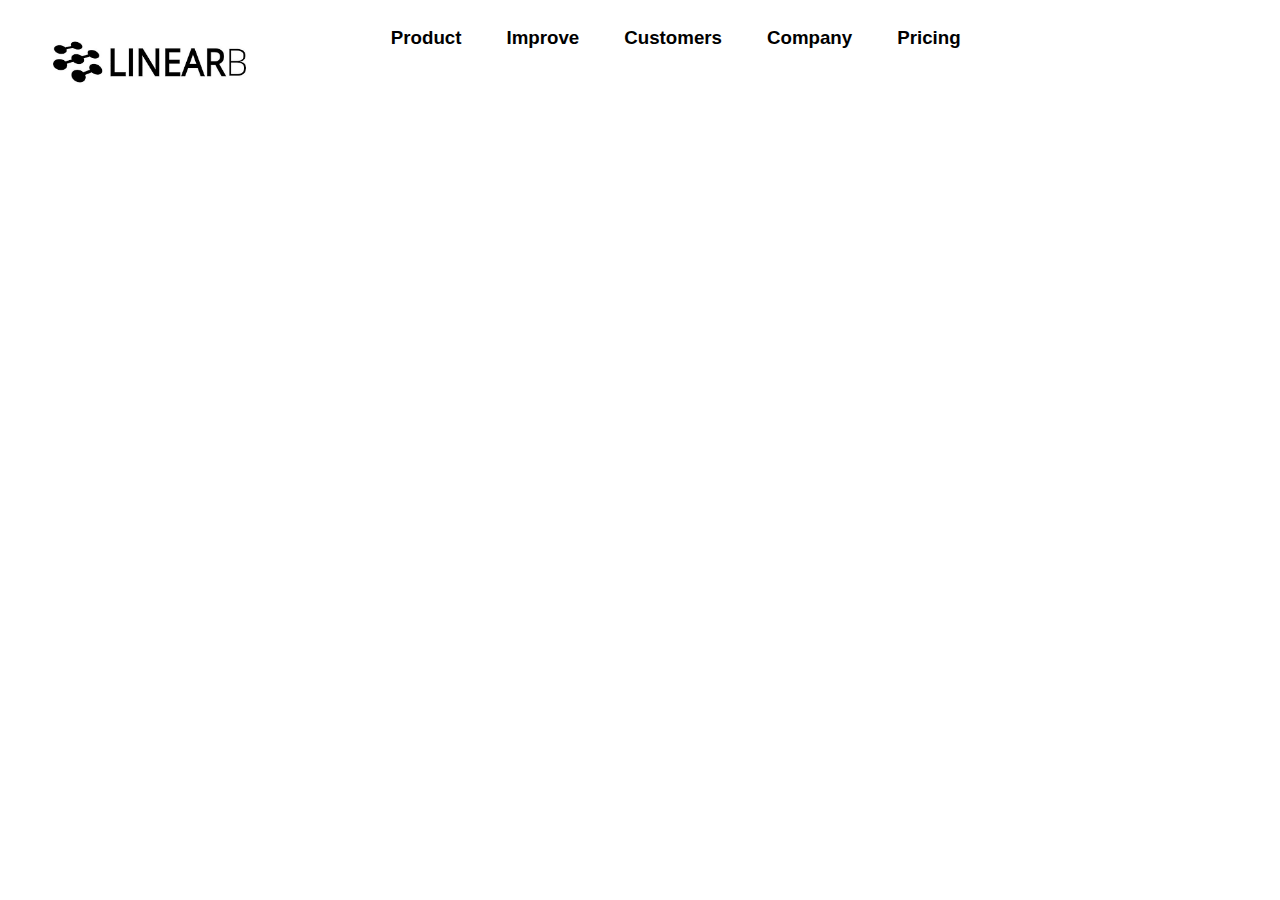
==== index.html @ 870eff4b "full one" ====
<!DOCTYPE html>
<html lang="en">
<head>
    <meta charset="UTF-8">
    <meta http-equiv="X-UA-Compatible" content="IE=edge">
    <meta name="viewport" content="width=device-width, initial-scale=1.0">
    <title>Document</title>
    <link rel="stylesheet" href="style.css">
    <style>
    
        

    </style>
</head>
<body>
    <div>
        <nav id="nav">
         <img src="download (1).png" alt="" style="margin-left: 5vh;height: 12vh;"> 
         <section style="margin-left:100px;display: flex;justify-content: space-between;font-weight: 100;" id="section">
           <h3 style="margin-left: 5vh;" onmouseover="h31()" onclick="h11()" id="h31">Product</h3>        
           <h3 style="margin-left: 5vh;" onmouseover="h32()" onclick="h12()"  id="h32">Improve</h3>         
           <h3 style="margin-left: 5vh;" onmouseover="h33()" onclick="h13()"  id="h33">Customers</h3>       
           <h3 style="margin-left: 5vh;" onmouseover="h34()" onclick="h14()"  id="h34">Company</h3>   
           <h3 style="margin-left: 5vh;">Pricing</h3> 
        </section>  
        <section style="display: flex;margin-left: 60vh;">
<button style="background-color:transparent ;border: none;font-weight: bolder;" id="signin">Sign in</button>
<button id="getstarted">GET STARTED</button>
        </section>
        </nav>
        <div id="dropdown1">

        </div> 
        <div id="dropdown2">

        </div>
        <div id="dropdown3">

        </div>
        <div id="dropdown4">

        </div>
    </div>
</body>
</html>
<script src="index.js">
</script>
---- style.css ----
#nav{
    display: flex;
    width:225vh ;
    height:10vh ;
    border: none;
    font-family: 'Franklin Gothic Medium', 'Arial Narrow', Arial, sans-serif;
}
#getstarted{
    background-color: transparent;
    height:7vh ;
    width:21vh ;
    border:2px solid rgb(2, 2, 155) ;
    margin-top: 7px;
    font-weight: bolder;
    color: rgb(8, 8, 146);
    border-radius: 5px;
    font-family: 'Segoe UI', Tahoma, Geneva, Verdana, sans-serif;
    margin-left: 10px;
}
#getstarted:hover{
    box-shadow: 1px 1px 1px rgba(0, 0, 0, 0.685);
}
#signin:hover{
    color: rgb(9, 9, 194);
    transition: 0.2s;
}
#dropdown1{
width:230px ;
height:200px ;
background-color: white;
border-radius:10px ;
border: 1px solid black;
position: absolute;
margin-left: 200px;
margin-bottom: 2px;
display: none;
}
#dropdown2{
    position: absolute;  
    width:230px ;
    height:200px ;
    background-color: white;
    border-radius:10px ;
    border: 1px solid black;
    margin-left: 300px;
    margin-bottom: 2px;
    display: none;
}
#dropdown3{
    position: absolute;
    width:230px ;
    height:200px ;
    background-color: white;
    border-radius:10px ;
    border: 1px solid black;
    position: absolute;
    margin-left: 400px;
    margin-bottom: 2px;
    display: none;
}
#dropdown4{
    position: absolute;
    width:230px ;
    height:200px ;
    background-color: white;
    border-radius:10px ;
    border: 1px solid black;
    position: absolute;
    margin-left: 550px;
    margin-bottom: 2px;
    display: none;
}
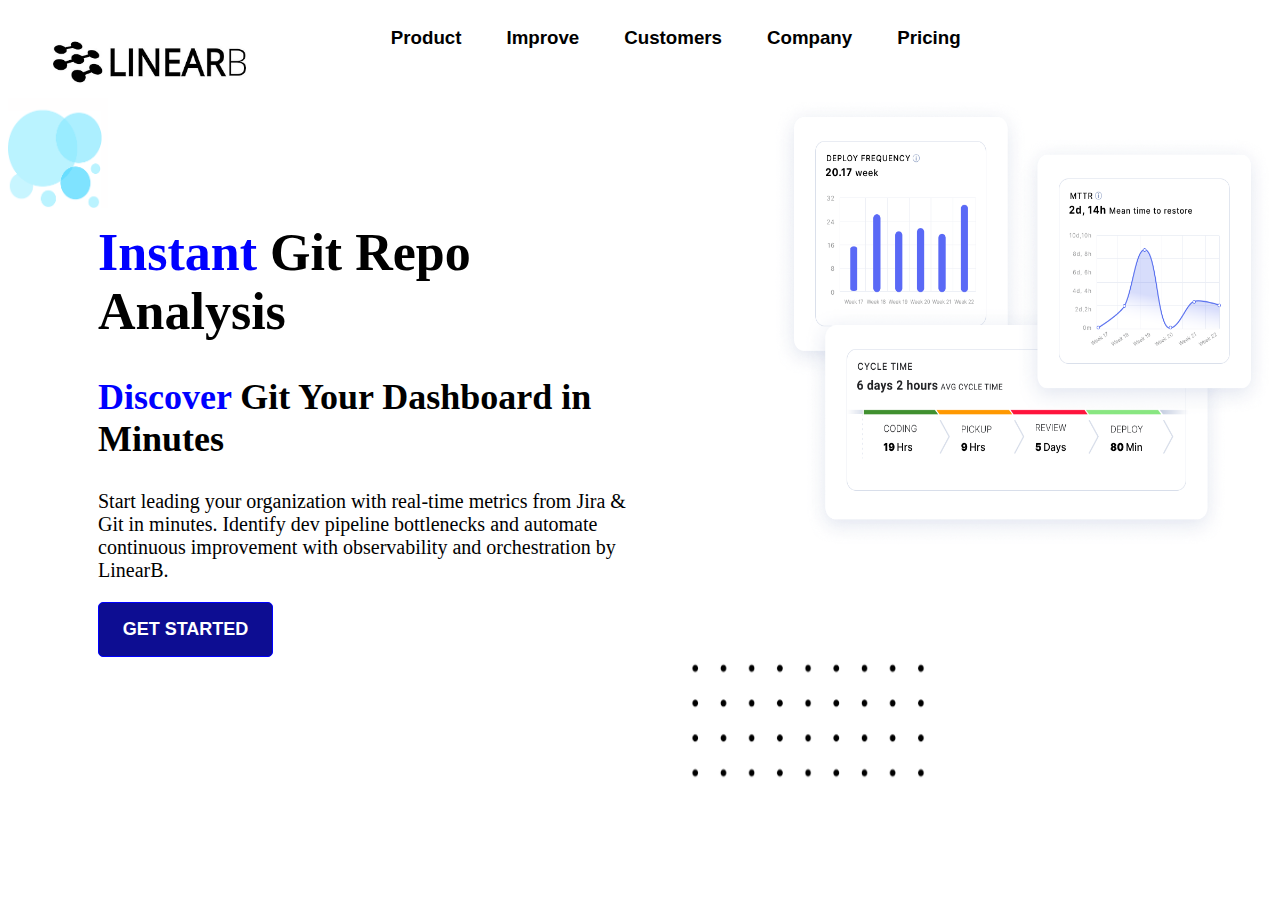
==== commit 2667e0b7: "small change" ====
--- a/index.html
+++ b/index.html
@@ -17,13 +17,13 @@
         <nav id="nav">
          <img src="download (1).png" alt="" style="margin-left: 5vh;height: 12vh;"> 
          <section style="margin-left:100px;display: flex;justify-content: space-between;font-weight: 100;" id="section">
-           <h3 style="margin-left: 5vh;" onmouseover="h31()" onclick="h11()" id="h31">Product</h3>        
-           <h3 style="margin-left: 5vh;" onmouseover="h32()" onclick="h12()"  id="h32">Improve</h3>         
-           <h3 style="margin-left: 5vh;" onmouseover="h33()" onclick="h13()"  id="h33">Customers</h3>       
-           <h3 style="margin-left: 5vh;" onmouseover="h34()" onclick="h14()"  id="h34">Company</h3>   
+           <h3 style="margin-left: 5vh;" onmouseover="h31()" onclick="h11()" onmouseleave="h01()" id="h31">Product</h3>        
+           <h3 style="margin-left: 5vh;" onmouseover="h32()" onclick="h12()" onmouseleave="h02()" id="h32">Improve</h3>         
+           <h3 style="margin-left: 5vh;" onmouseover="h33()" onclick="h13()" onmouseleave="h03()" id="h33">Customers</h3>       
+           <h3 style="margin-left: 5vh;" onmouseover="h34()" onclick="h14()" onmouseleave="h04()" id="h34">Company</h3>   
            <h3 style="margin-left: 5vh;">Pricing</h3> 
         </section>  
-        <section style="display: flex;margin-left: 60vh;">
+        <section style="display: flex;margin-left: 50vh;">
 <button style="background-color:transparent ;border: none;font-weight: bolder;" id="signin">Sign in</button>
 <button id="getstarted">GET STARTED</button>
         </section>
@@ -41,6 +41,21 @@
 
         </div>
     </div>
+    <img src="images.png" alt="" style="position: absolute;width: 100px;height: 110px;z-index: 1;">
+    <div style="display: flex;">
+      
+        <div style="margin-left: 10vh;margin-top: 10vh;">          
+<h1 style="font-size: 52px;z-index: 0;"><span style="color: blue;">Instant</span> Git Repo Analysis</h1>
+<h2 style="font-size: 36px;"><span style="color: blue;">Discover</span> Git Your Dashboard in Minutes</h2>
+<p style="font-size: 20px;">Start leading your organization with real-time metrics from Jira &<br> Git in minutes. Identify dev pipeline bottlenecks and automate<br> continuous improvement with observability and orchestration by<br> LinearB.</p>
+<button id="btnn">GET STARTED</button>
+</div>
+<div>
+    <img src="Group-1339.webp" alt="" style="width: 500px;height: 450px;margin-left: 15vh;">
+</div>
+    </div>
+    <img src="max5.png" alt="" style="width: 250px;height: 130px;margin-left: 75vh;">
+    <button id="mess" onclick="care()">💬</button>
 </body>
 </html>
 <script src="index.js">
--- a/style.css
+++ b/style.css
@@ -16,6 +16,7 @@
     border-radius: 5px;
     font-family: 'Segoe UI', Tahoma, Geneva, Verdana, sans-serif;
     margin-left: 10px;
+    font-size: 15px;
 }
 #getstarted:hover{
     box-shadow: 1px 1px 1px rgba(0, 0, 0, 0.685);
@@ -29,11 +30,11 @@
 height:200px ;
 background-color: white;
 border-radius:10px ;
-border: 1px solid black;
 position: absolute;
 margin-left: 200px;
 margin-bottom: 2px;
 display: none;
+box-shadow: rgba(0, 0, 0, 0.45) 0px 25px 20px -20px;
 }
 #dropdown2{
     position: absolute;  
@@ -41,10 +42,10 @@
     height:200px ;
     background-color: white;
     border-radius:10px ;
-    border: 1px solid black;
     margin-left: 300px;
     margin-bottom: 2px;
     display: none;
+    box-shadow: rgba(0, 0, 0, 0.45) 0px 25px 20px -20px;
 }
 #dropdown3{
     position: absolute;
@@ -52,11 +53,11 @@
     height:200px ;
     background-color: white;
     border-radius:10px ;
-    border: 1px solid black;
     position: absolute;
     margin-left: 400px;
     margin-bottom: 2px;
     display: none;
+    box-shadow: rgba(0, 0, 0, 0.45) 0px 25px 20px -20px;
 }
 #dropdown4{
     position: absolute;
@@ -64,9 +65,32 @@
     height:200px ;
     background-color: white;
     border-radius:10px ;
-    border: 1px solid black;
     position: absolute;
     margin-left: 550px;
     margin-bottom: 2px;
     display: none;
-}+    box-shadow: rgba(0, 0, 0, 0.45) 0px 25px 20px -20px;
+
+}
+#btnn{
+    width: 175px;
+    height: 55px;
+    font-size: 18px;
+    color: white;
+    font-weight: bold;
+    background-color: rgb(13, 13, 146);
+    border: 1px solid blue;
+    border-radius: 5px;
+}
+#mess{
+    margin-left: 430px;
+    width:90px ;
+    height:55px ;
+    font-size: 40px;
+    font-weight:bolder ;
+    background-color:transparent ;
+    border:none ;
+    position:fixed ;
+    margin-top: 5vh;
+    box-shadow: rgba(50, 50, 93, 0.25) 0px 40px 60px -12px inset, rgba(0, 0, 0, 0.3) 0px 18px 36px -18px inset;
+}
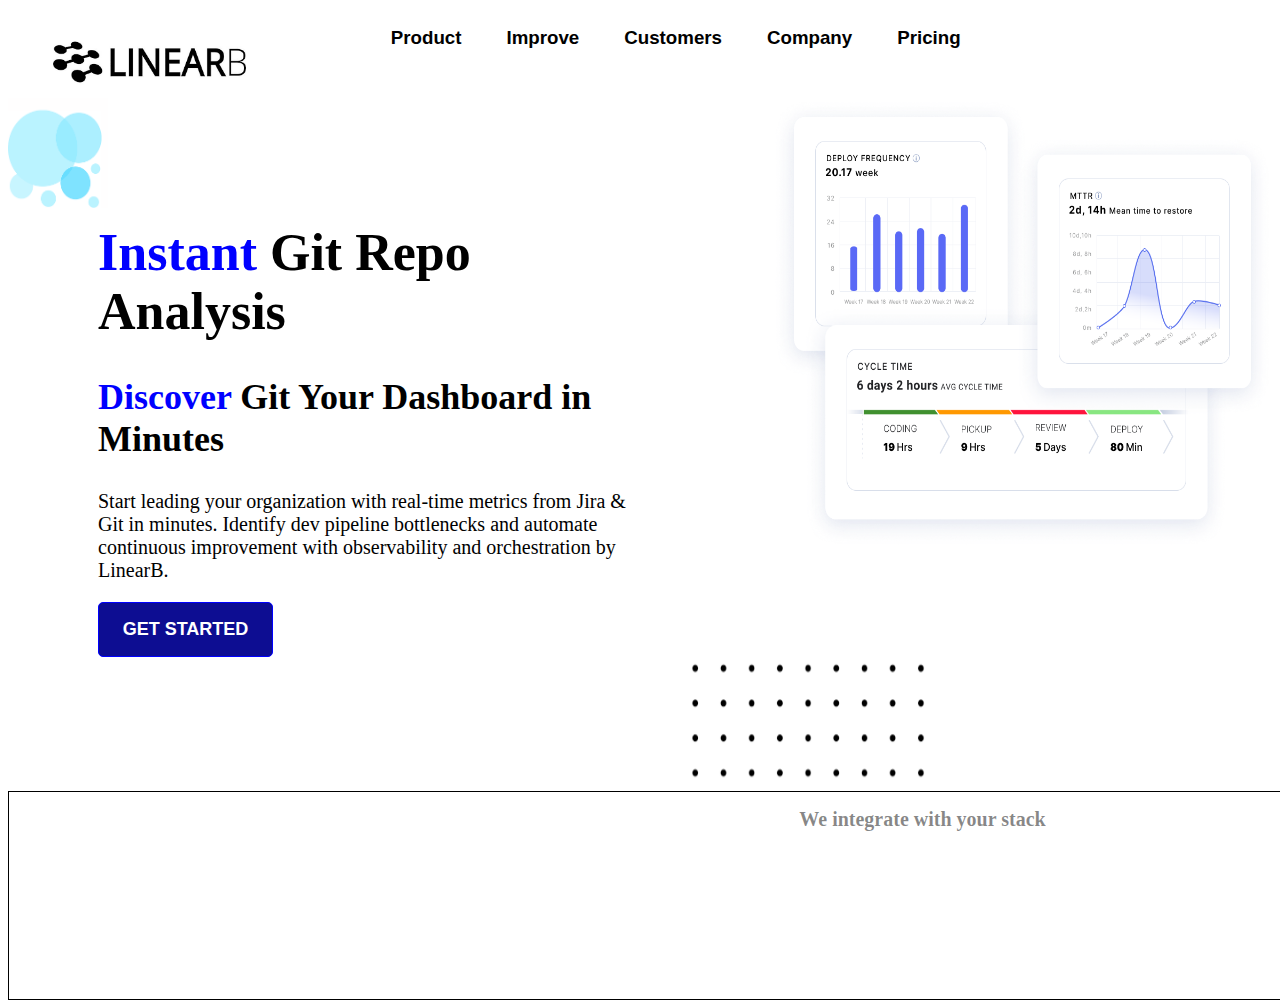
==== commit f40c8c89: "another change😑" ====
--- a/index.html
+++ b/index.html
@@ -6,11 +6,6 @@
     <meta name="viewport" content="width=device-width, initial-scale=1.0">
     <title>Document</title>
     <link rel="stylesheet" href="style.css">
-    <style>
-    
-        
-
-    </style>
 </head>
 <body>
     <div>
@@ -25,20 +20,32 @@
         </section>  
         <section style="display: flex;margin-left: 50vh;">
 <button style="background-color:transparent ;border: none;font-weight: bolder;" id="signin">Sign in</button>
-<button id="getstarted">GET STARTED</button>
+<button id="getstarted">SIGN UP</button>
         </section>
         </nav>
         <div id="dropdown1">
-
+<h3 style="text-align: center;color: rgb(10, 10, 102);">DORA Metrics</h3>
+<h3 style="text-align: center;color: rgb(10, 10, 102);">Engineering Metrics</h3>
+<h3 style="text-align: center;color: rgb(10, 10, 102);">Workflow Optimization</h3>
+<h3 style="text-align: center;color: rgb(10, 10, 102);">Project Delivery Tracker</h3>
         </div> 
         <div id="dropdown2">
-
+            <h3 style="text-align: center;color: rgb(10, 10, 102);">Code Quality</h3>
+            <h3 style="text-align: center;color: rgb(10, 10, 102);">Planning Accuracy</h3>
+            <h3 style="text-align: center;color: rgb(10, 10, 102);">Engineering Efficiency</h3>
+            <h3 style="text-align: center;color: rgb(10, 10, 102);">Metrics Benchmarks</h3>
         </div>
         <div id="dropdown3">
-
+            <h3 style="text-align: center;color: rgb(10, 10, 102);">Case Studies</h3>
+            <h3 style="text-align: center;color: rgb(10, 10, 102);">Anti-FAQS</h3>
+            <h3 style="text-align: center;color: rgb(10, 10, 102);">Help Docs</h3>
         </div>
         <div id="dropdown4">
-
+            <h3 style="text-align: center;color: rgb(10, 10, 102);">Careers</h3>
+            <h3 style="text-align: center;color: rgb(10, 10, 102);">About Us</h3>
+            <h3 style="text-align: center;color: rgb(10, 10, 102);">Blog</h3>
+            <h3 style="text-align: center;color: rgb(10, 10, 102);">Podcast</h3>
+            <h3 style="text-align: center;color: rgb(10, 10, 102);">Discord</h3>
         </div>
     </div>
     <img src="images.png" alt="" style="position: absolute;width: 100px;height: 110px;z-index: 1;">
@@ -56,6 +63,9 @@
     </div>
     <img src="max5.png" alt="" style="width: 250px;height: 130px;margin-left: 75vh;">
     <button id="mess" onclick="care()">💬</button>
+    <div id="logo">
+<h2 style="text-align: center;font-size: 20px;color: rgba(0, 0, 0, 0.473);font-weight: bold;">We integrate with your stack</h2>
+    </div>
 </body>
 </html>
 <script src="index.js">
--- a/style.css
+++ b/style.css
@@ -1,9 +1,10 @@
 #nav{
     display: flex;
-    width:225vh ;
+    width:203vh ;
     height:10vh ;
     border: none;
     font-family: 'Franklin Gothic Medium', 'Arial Narrow', Arial, sans-serif;
+    flex-wrap: wrap;
 }
 #getstarted{
     background-color: transparent;
@@ -16,17 +17,20 @@
     border-radius: 5px;
     font-family: 'Segoe UI', Tahoma, Geneva, Verdana, sans-serif;
     margin-left: 10px;
-    font-size: 15px;
+    font-size: 17px;
+    flex-wrap: wrap;
 }
 #getstarted:hover{
     box-shadow: 1px 1px 1px rgba(0, 0, 0, 0.685);
+    flex-wrap: wrap;
 }
 #signin:hover{
     color: rgb(9, 9, 194);
     transition: 0.2s;
+    flex-wrap: wrap;
 }
 #dropdown1{
-width:230px ;
+width:240px ;
 height:200px ;
 background-color: white;
 border-radius:10px ;
@@ -35,10 +39,11 @@
 margin-bottom: 2px;
 display: none;
 box-shadow: rgba(0, 0, 0, 0.45) 0px 25px 20px -20px;
+flex-wrap: wrap;
 }
 #dropdown2{
     position: absolute;  
-    width:230px ;
+    width:240px ;
     height:200px ;
     background-color: white;
     border-radius:10px ;
@@ -46,11 +51,12 @@
     margin-bottom: 2px;
     display: none;
     box-shadow: rgba(0, 0, 0, 0.45) 0px 25px 20px -20px;
+    flex-wrap: wrap;
 }
 #dropdown3{
     position: absolute;
     width:230px ;
-    height:200px ;
+    height:160px ;
     background-color: white;
     border-radius:10px ;
     position: absolute;
@@ -58,11 +64,12 @@
     margin-bottom: 2px;
     display: none;
     box-shadow: rgba(0, 0, 0, 0.45) 0px 25px 20px -20px;
+    flex-wrap: wrap;
 }
 #dropdown4{
     position: absolute;
     width:230px ;
-    height:200px ;
+    height:220px ;
     background-color: white;
     border-radius:10px ;
     position: absolute;
@@ -70,6 +77,7 @@
     margin-bottom: 2px;
     display: none;
     box-shadow: rgba(0, 0, 0, 0.45) 0px 25px 20px -20px;
+    flex-wrap: wrap;
 
 }
 #btnn{
@@ -81,6 +89,7 @@
     background-color: rgb(13, 13, 146);
     border: 1px solid blue;
     border-radius: 5px;
+    flex-wrap: wrap;
 }
 #mess{
     margin-left: 430px;
@@ -93,4 +102,10 @@
     position:fixed ;
     margin-top: 5vh;
     box-shadow: rgba(50, 50, 93, 0.25) 0px 40px 60px -12px inset, rgba(0, 0, 0, 0.3) 0px 18px 36px -18px inset;
+    flex-wrap: wrap;
 }
+#logo{
+    width:203vh ;
+    height:23vh ;
+    border: 1px solid black;
+}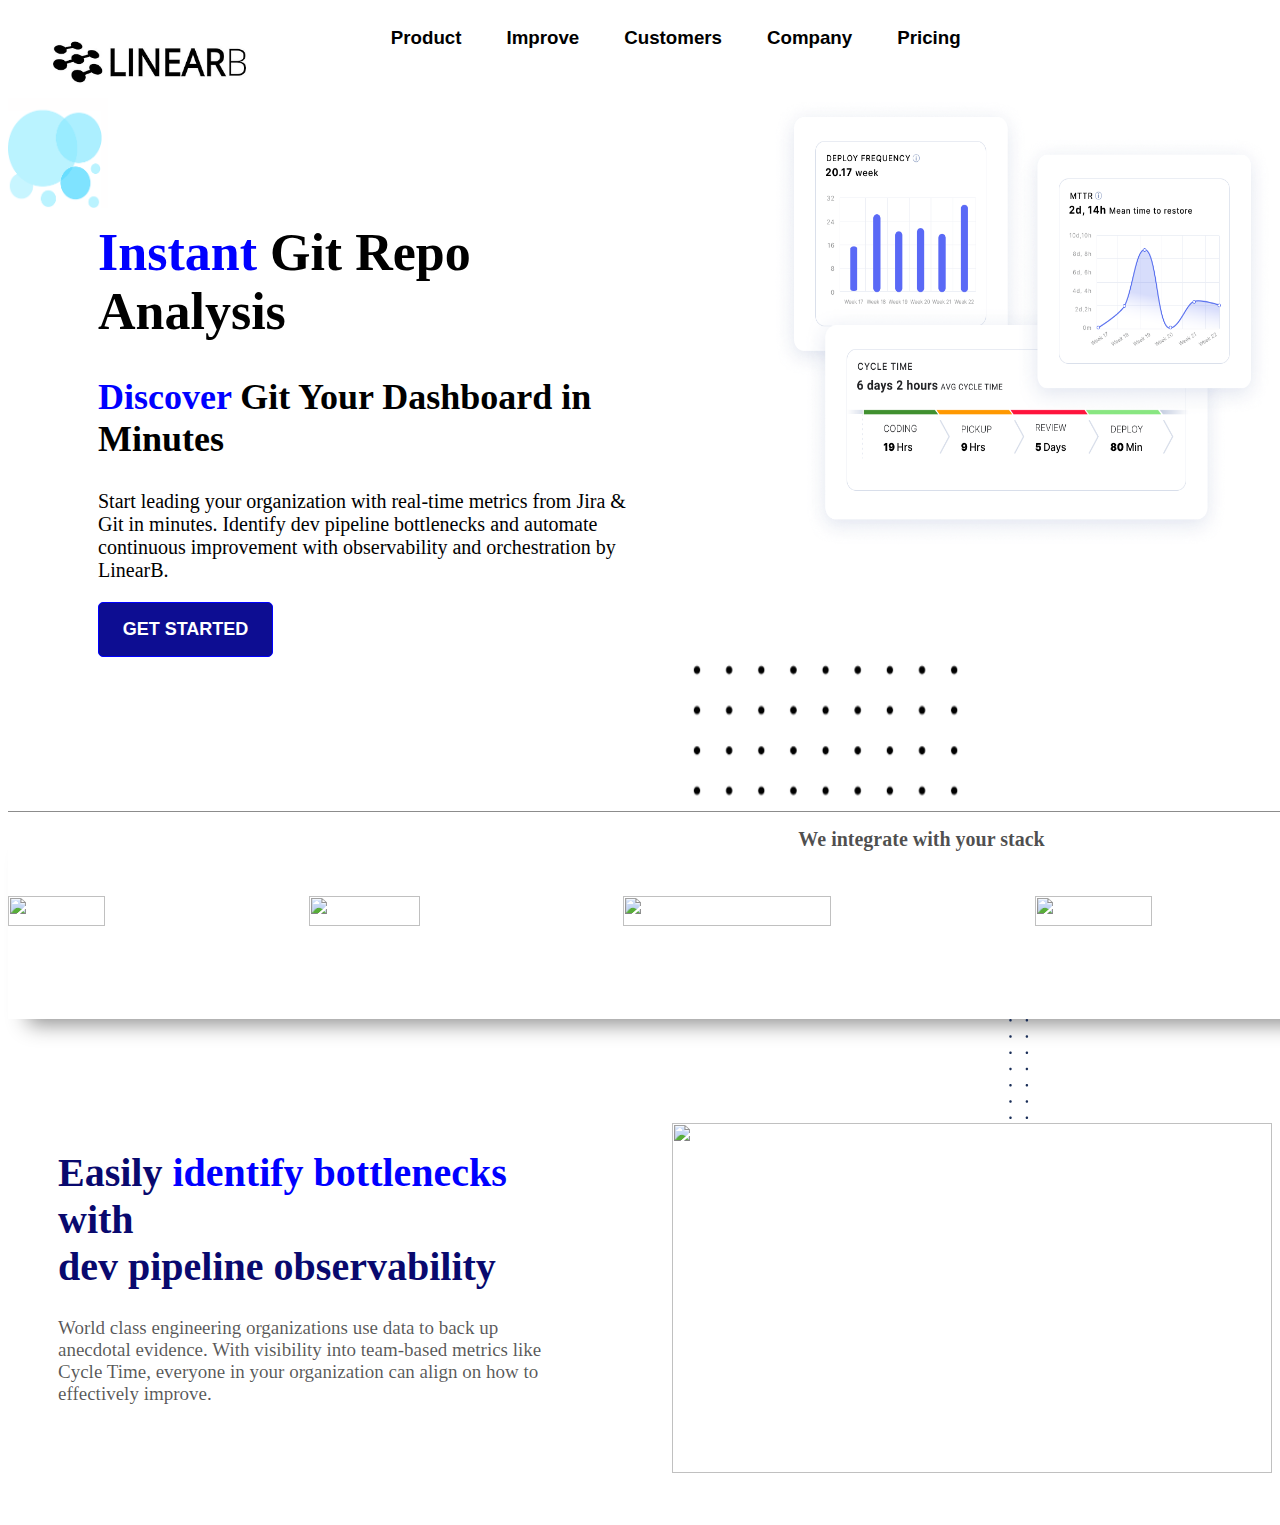
==== commit b29f73bd: "little change" ====
--- a/index.html
+++ b/index.html
@@ -12,7 +12,7 @@
         <nav id="nav">
          <img src="download (1).png" alt="" style="margin-left: 5vh;height: 12vh;"> 
          <section style="margin-left:100px;display: flex;justify-content: space-between;font-weight: 100;" id="section">
-           <h3 style="margin-left: 5vh;" onmouseover="h31()" onclick="h11()" onmouseleave="h01()" id="h31">Product</h3>        
+           <h3 style="margin-left: 5vh;" onmouseover="h31()" onclick="h11()" onmouseleave="h01()"  id="h31">Product</h3>        
            <h3 style="margin-left: 5vh;" onmouseover="h32()" onclick="h12()" onmouseleave="h02()" id="h32">Improve</h3>         
            <h3 style="margin-left: 5vh;" onmouseover="h33()" onclick="h13()" onmouseleave="h03()" id="h33">Customers</h3>       
            <h3 style="margin-left: 5vh;" onmouseover="h34()" onclick="h14()" onmouseleave="h04()" id="h34">Company</h3>   
@@ -55,16 +55,34 @@
 <h1 style="font-size: 52px;z-index: 0;"><span style="color: blue;">Instant</span> Git Repo Analysis</h1>
 <h2 style="font-size: 36px;"><span style="color: blue;">Discover</span> Git Your Dashboard in Minutes</h2>
 <p style="font-size: 20px;">Start leading your organization with real-time metrics from Jira &<br> Git in minutes. Identify dev pipeline bottlenecks and automate<br> continuous improvement with observability and orchestration by<br> LinearB.</p>
-<button id="btnn">GET STARTED</button>
+<a href=""><button id="btnn">GET STARTED</button></a>
 </div>
 <div>
     <img src="Group-1339.webp" alt="" style="width: 500px;height: 450px;margin-left: 15vh;">
 </div>
     </div>
-    <img src="max5.png" alt="" style="width: 250px;height: 130px;margin-left: 75vh;">
+    <img src="max5.png" alt="" style="width: 285px;height: 150px;margin-left: 75vh;">
     <button id="mess" onclick="care()">💬</button>
     <div id="logo">
-<h2 style="text-align: center;font-size: 20px;color: rgba(0, 0, 0, 0.473);font-weight: bold;">We integrate with your stack</h2>
+<h2 style="text-align: center;font-size: 20px;color: rgba(0, 0, 0, 0.699);font-weight: bolder;">We integrate with your stack</h2>
+<div style="display: flex;justify-content: space-between;margin-top: 5vh;">
+<img src="gitlab-logo-gray-rgb-p46eyvq8b0o9knayupvc8plzypiev547lftt7rhips.png" alt="" style="width: 97px;height:30px;">
+<img src="GitHub_Logo-p46eyuse46mz91cc07gpo7ujdbn1ng0h9b6bqhiww0.png" alt="" style="width: 111px;height:30px;">
+<img src="Bitbucket@2x-blue-p46eyuse46mz91cc07gpo7ujdbn1ng0h9b6bqhiww0.png" alt="" style="width: 208px;height:30px;">
+<img src="Slack-p46eyvq8b0o9knayupvc8plzypiev547lftt7rhips.png" alt="" style="width: 117px;height: 30px;">
+<img src="1Jira-@2x-blue-copy-p46eyuse46mz91cc07gpo7ujdbn1ng0h9b6bqhiww0.png" alt="" style="width: 86px;height:30px">
+<img src="00_Clubhouse_Wordmark_Purple-1-p46eytujxcloxfdp5p233q32rxrofqwqx6iu97kb28 (1).png" alt="" style="height: 30px;width:190px ;">
+</div>
+    </div>
+    <svg xmlns="http://www.w3.org/2000/svg" width="21" height="109" viewBox="0 0 21 109" fill="none" style="margin-left: 1000px;height:100px;"><path d="M19.6393 106.287C18.8902 106.287 18.2829 106.895 18.2829 107.644C18.2829 108.393 18.8902 109 19.6393 109C20.3884 109 20.9956 108.393 20.9956 107.644C20.9956 106.895 20.3884 106.287 19.6393 106.287Z" fill="#1A2E58"></path><path d="M1.76037 106.287C1.01128 106.287 0.404031 106.895 0.404031 107.644C0.404031 108.393 1.01128 109 1.76037 109C2.50945 109 3.1167 108.393 3.1167 107.644C3.1167 106.895 2.50945 106.287 1.76037 106.287Z" fill="#1A2E58"></path><path d="M19.6393 88.5317C18.8902 88.5317 18.2829 89.139 18.2829 89.8881C18.2829 90.6371 18.8902 91.2444 19.6393 91.2444C20.3884 91.2444 20.9956 90.6371 20.9956 89.8881C20.9956 89.139 20.3884 88.5317 19.6393 88.5317Z" fill="#1A2E58"></path><path d="M1.76037 88.5317C1.01128 88.5317 0.404031 89.139 0.404031 89.8881C0.404031 90.6371 1.01128 91.2444 1.76037 91.2444C2.50945 91.2444 3.1167 90.6371 3.1167 89.8881C3.1167 89.139 2.50945 88.5317 1.76037 88.5317Z" fill="#1A2E58"></path><path d="M18.2829 72.1941C18.2829 71.4543 18.8995 70.8377 19.6393 70.8377C20.3791 70.8377 20.9956 71.4543 20.9956 72.1941C20.9956 72.9339 20.3791 73.5504 19.6393 73.5504C18.8995 73.5504 18.2829 72.9339 18.2829 72.1941Z" fill="#1A2E58"></path><path d="M0.404031 72.1941C0.404031 71.4543 1.02055 70.8377 1.76037 70.8377C2.50018 70.8377 3.1167 71.4543 3.1167 72.1941C3.1167 72.9339 2.50018 73.5504 1.76037 73.5504C1.02055 73.5504 0.404031 72.9339 0.404031 72.1941Z" fill="#1A2E58"></path><path d="M18.2829 54.5001C18.2829 53.7603 18.8995 53.1438 19.6393 53.1438C20.3791 53.1438 20.9956 53.7603 20.9956 54.5001C20.9956 55.2399 20.3791 55.8564 19.6393 55.8564C18.8995 55.8564 18.2829 55.2399 18.2829 54.5001Z" fill="#1A2E58"></path><path d="M0.404031 54.5001C0.404031 53.7603 1.02055 53.1438 1.76037 53.1438C2.50018 53.1438 3.1167 53.7603 3.1167 54.5001C3.1167 55.2399 2.50018 55.8564 1.76037 55.8564C1.02055 55.8564 0.404031 55.2399 0.404031 54.5001Z" fill="#1A2E58"></path><path d="M19.6393 35.4498C18.8902 35.4498 18.2829 36.0571 18.2829 36.8061C18.2829 37.5552 18.8902 38.1625 19.6393 38.1625C20.3884 38.1625 20.9956 37.5552 20.9956 36.8061C20.9956 36.0571 20.3884 35.4498 19.6393 35.4498Z" fill="#1A2E58"></path><path d="M1.76037 35.4498C1.01128 35.4498 0.404031 36.0571 0.404031 36.8061C0.404031 37.5552 1.01128 38.1625 1.76037 38.1625C2.50945 38.1625 3.1167 37.5552 3.1167 36.8061C3.1167 36.0571 2.50945 35.4498 1.76037 35.4498Z" fill="#1A2E58"></path><path d="M19.6393 17.6941C18.8902 17.6941 18.2829 18.3013 18.2829 19.0504C18.2829 19.7995 18.8902 20.4067 19.6393 20.4067C20.3884 20.4067 20.9956 19.7995 20.9956 19.0504C20.9956 18.3013 20.3884 17.6941 19.6393 17.6941Z" fill="#1A2E58"></path><path d="M1.76037 17.6941C1.01128 17.6941 0.404031 18.3013 0.404031 19.0504C0.404031 19.7995 1.01128 20.4067 1.76037 20.4067C2.50945 20.4067 3.1167 19.7995 3.1167 19.0504C3.1167 18.3013 2.50945 17.6941 1.76037 17.6941Z" fill="#1A2E58"></path><path d="M18.2829 1.35643C18.2829 0.616609 18.8995 9.54226e-05 19.6393 9.54873e-05C20.3791 9.5552e-05 20.9956 0.616609 20.9956 1.35643C20.9956 2.09625 20.3791 2.71277 19.6393 2.71277C18.8995 2.71277 18.2829 2.09625 18.2829 1.35643Z" fill="#1A2E58"></path><path d="M0.404031 1.35643C0.404031 0.616609 1.02055 9.54226e-05 1.76037 9.54873e-05C2.50018 9.5552e-05 3.1167 0.616609 3.1167 1.35643C3.1167 2.09625 2.50018 2.71277 1.76037 2.71277C1.02055 2.71277 0.404031 2.09625 0.404031 1.35643Z" fill="#1A2E58"></path></svg>
+    <div style="display: flex;">
+<div style="margin-left: 50px;">
+<h1 style="font-size: 40px;color:rgb(9, 9, 110)">Easily <span style="color: blue;">identify bottlenecks</span> with<br> dev pipeline observability</h1>
+<p style="font-size: 19px;color: rgba(0, 0, 0, 0.658);font-weight: 400;">World class engineering organizations use data to back up<br> anecdotal evidence. With visibility into team-based metrics like<br> Cycle Time, everyone in your organization can align on how to<br> effectively improve. </p>
+</div>
+<div style="margin-bottom:40px ;">
+    <img src="Cycletime-chart-ids.svg" alt="" style="width: 600px;height: 350px;margin-left: 100px;margin-bottom: px;">
+</div>
     </div>
 </body>
 </html>
--- a/style.css
+++ b/style.css
@@ -1,6 +1,6 @@
 #nav{
     display: flex;
-    width:203vh ;
+    width:222vh ;
     height:10vh ;
     border: none;
     font-family: 'Franklin Gothic Medium', 'Arial Narrow', Arial, sans-serif;
@@ -91,6 +91,13 @@
     border-radius: 5px;
     flex-wrap: wrap;
 }
+#btnn:hover{
+    border: 1px solid blue;
+    font-size: 19px;
+    width: 179px;
+    background-color: rgb(5, 5, 66);
+    transition:ease-in-out 0.4s;
+}
 #mess{
     margin-left: 430px;
     width:90px ;
@@ -107,5 +114,6 @@
 #logo{
     width:203vh ;
     height:23vh ;
-    border: 1px solid black;
+    box-shadow: rgba(0, 0, 0, 0.45) 0px 25px 20px -20px;
+    border-top: 1px solid rgba(0, 0, 0, 0.45) ;
 }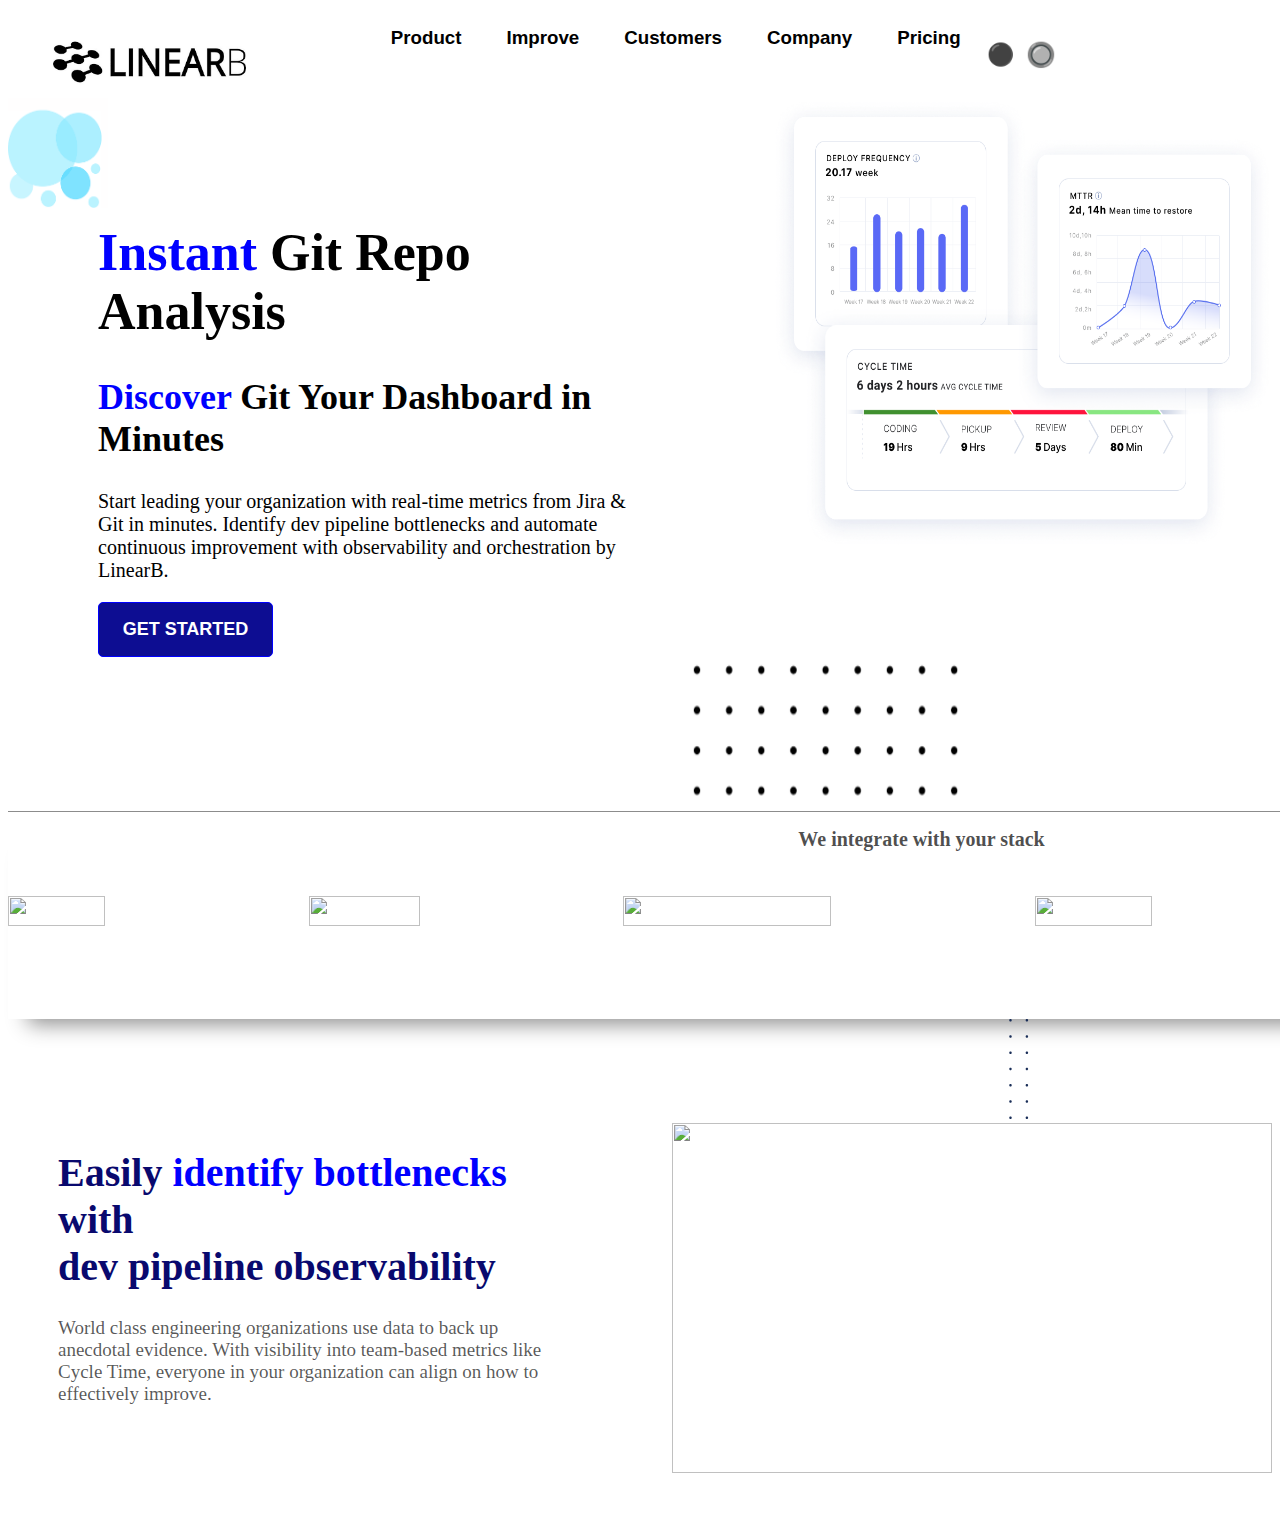
==== commit 5eed0a26: "lot of changes" ====
--- a/index.html
+++ b/index.html
@@ -7,18 +7,20 @@
     <title>Document</title>
     <link rel="stylesheet" href="style.css">
 </head>
-<body>
+<body id="body">
     <div>
         <nav id="nav">
          <img src="download (1).png" alt="" style="margin-left: 5vh;height: 12vh;"> 
          <section style="margin-left:100px;display: flex;justify-content: space-between;font-weight: 100;" id="section">
-           <h3 style="margin-left: 5vh;" onmouseover="h31()" onclick="h11()" onmouseleave="h01()"  id="h31">Product</h3>        
+           <h3 style="margin-left: 5vh;" onmouseover="h31()" onclick="h01()" onmouseleave="h01()"  id="h31">Product</h3>        
            <h3 style="margin-left: 5vh;" onmouseover="h32()" onclick="h12()" onmouseleave="h02()" id="h32">Improve</h3>         
            <h3 style="margin-left: 5vh;" onmouseover="h33()" onclick="h13()" onmouseleave="h03()" id="h33">Customers</h3>       
            <h3 style="margin-left: 5vh;" onmouseover="h34()" onclick="h14()" onmouseleave="h04()" id="h34">Company</h3>   
-           <h3 style="margin-left: 5vh;">Pricing</h3> 
-        </section>  
-        <section style="display: flex;margin-left: 50vh;">
+           <h3 style="margin-left: 5vh;" id="h35">Pricing</h3> 
+        </section> 
+        <button id="dark" onclick="dark()">⚫</button>
+        <button id="light" onclick="light()">🔘</button> 
+        <section style="display: flex;margin-left: 35vh;">
 <button style="background-color:transparent ;border: none;font-weight: bolder;" id="signin">Sign in</button>
 <button id="getstarted">SIGN UP</button>
         </section>
--- a/style.css
+++ b/style.css
@@ -5,6 +5,21 @@
     border: none;
     font-family: 'Franklin Gothic Medium', 'Arial Narrow', Arial, sans-serif;
     flex-wrap: wrap;
+}
+#h35:hover{
+    color: blue;
+}
+#h34:hover{
+transition: 0.4s;
+}
+#h33:hover{
+    transition: 0.4s;
+}
+#h32:hover{
+    transition: 0.4s; 
+}
+#h31:hover{
+    transition: 0.4s; 
 }
 #getstarted{
     background-color: transparent;
@@ -116,4 +131,22 @@
     height:23vh ;
     box-shadow: rgba(0, 0, 0, 0.45) 0px 25px 20px -20px;
     border-top: 1px solid rgba(0, 0, 0, 0.45) ;
+}
+#dropdown1 h3:hover{
+background-color: yellow;
+color: white;
+transition: 0.4s;
+}
+#dark{
+border: transparent;
+background-color: transparent;
+font-size: 22px;
+margin-bottom: 15px;
+margin-left: 20px;
+}
+#light{
+    border: transparent;
+    background-color: transparent;
+    font-size: 24px;
+    margin-bottom: 15px;
 }